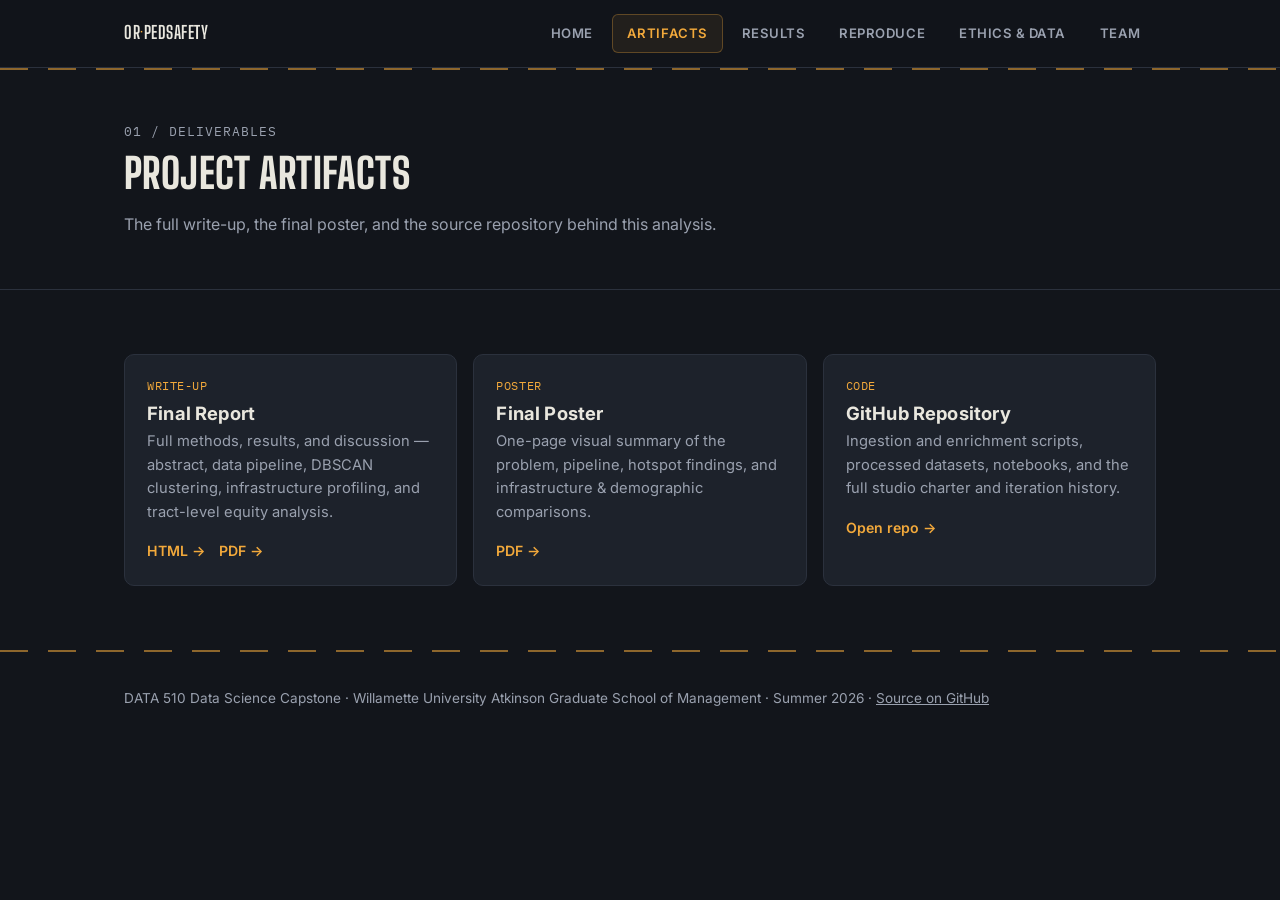
==== artifacts.html @ 37c091a8 "Adding files for portfolio website" ====
<!DOCTYPE html>
<html lang="en">
<head>
<meta charset="UTF-8">
<meta name="viewport" content="width=device-width, initial-scale=1.0">
<title>Artifacts — Oregon Pedestrian Safety Capstone</title>
<link rel="preconnect" href="https://fonts.googleapis.com">
<link rel="preconnect" href="https://fonts.gstatic.com" crossorigin>
<link href="https://fonts.googleapis.com/css2?family=Big+Shoulders+Display:wght@600;700;800&family=Inter:wght@400;500;600;700&family=IBM+Plex+Mono:wght@400;500&display=swap" rel="stylesheet">
<link rel="stylesheet" href="style.css">
</head>
<body>

<nav>
  <div class="wrap">
    <a class="brand" href="index.html">OR<span>·</span>PedSafety</a>
    <div class="tabs">
      <a href="index.html">Home</a>
      <a class="active" href="artifacts.html">Artifacts</a>
      <a href="results.html">Results</a>
      <a href="reproduce.html">Reproduce</a>
      <a href="ethics.html">Ethics &amp; Data</a>
      <a href="team.html">Team</a>
    </div>
  </div>
</nav>

<div class="lane"></div>

<header class="page-header">
  <div class="wrap">
    <div class="section-label mono">01 / Deliverables</div>
    <h1>Project Artifacts</h1>
    <p class="lede">The full write-up, the final poster, and the source repository behind this analysis.</p>
  </div>
</header>

<section>
  <div class="wrap">
    <div class="cards">
      <div class="card">
        <div class="tag">Write-up</div>
        <h3>Final Report</h3>
        <p>Full methods, results, and discussion — abstract, data pipeline, DBSCAN clustering, infrastructure
        profiling, and tract-level equity analysis.</p>
        <div class="card-links">
          <a href="deliverables/M5-final-poster-and-writeup/final-writeup.html">HTML →</a>
          <a href="deliverables/M5-final-poster-and-writeup/final-writeup.pdf">PDF →</a>
        </div>
      </div>
      <div class="card">
        <div class="tag">Poster</div>
        <h3>Final Poster</h3>
        <p>One-page visual summary of the problem, pipeline, hotspot findings, and infrastructure &amp;
        demographic comparisons.</p>
        <div class="card-links">
          <a href="deliverables/M5-final-poster-and-writeup/Fatal Pedestrian Crash Analysis (Final Poster).pdf">PDF →</a>
        </div>
      </div>
      <div class="card">
        <div class="tag">Code</div>
        <h3>GitHub Repository</h3>
        <p>Ingestion and enrichment scripts, processed datasets, notebooks, and the full studio charter and
        iteration history.</p>
        <div class="card-links">
          <a href="https://github.com/S1mT/data510-OregonPedSafety">Open repo →</a>
        </div>
      </div>
    </div>
  </div>
</section>

<div class="lane"></div>

<footer>
  <div class="wrap">
    DATA 510 Data Science Capstone · Willamette University Atkinson Graduate School of Management · Summer 2026 ·
    <a href="https://github.com/S1mT/data510-OregonPedSafety">Source on GitHub</a>
  </div>
</footer>

</body>
</html>
---- style.css ----
:root{
  --bg: #12151b;
  --bg-raised: #1a1e26;
  --bg-card: #1d222b;
  --line: #2b313d;
  --text: #e9e7de;
  --text-dim: #9aa1af;
  --amber: #f2a93b;
  --steel: #5aa9d6;
  --danger: #d9604a;
  --radius: 10px;
  --maxw: 1080px;
}
*{box-sizing:border-box;}
html{scroll-behavior:smooth;}
body{
  margin:0;
  background:var(--bg);
  color:var(--text);
  font-family:'Inter', system-ui, sans-serif;
  line-height:1.6;
  -webkit-font-smoothing:antialiased;
}
h1,h2,h3{
  font-family:'Big Shoulders Display', 'Inter', sans-serif;
  text-transform:uppercase;
  letter-spacing:0.01em;
  font-weight:800;
  margin:0 0 0.4em 0;
  line-height:1.02;
}
.mono{font-family:'IBM Plex Mono', monospace;}
a{color:var(--amber);}
img{max-width:100%; display:block;}

/* lane-marker divider — signature element */
.lane{
  height:2px;
  width:100%;
  background-image: repeating-linear-gradient(90deg, var(--amber) 0 28px, transparent 28px 48px);
  opacity:0.55;
  margin: 0;
}

.wrap{max-width:var(--maxw); margin:0 auto; padding:0 24px;}

/* nav / tabs */
nav{
  position:sticky; top:0; z-index:50;
  background:rgba(18,21,27,0.94);
  backdrop-filter:blur(6px);
  border-bottom:1px solid var(--line);
}
nav .wrap{
  display:flex; align-items:center; justify-content:space-between;
  padding:14px 24px;
  flex-wrap:wrap;
  gap:12px;
}
.brand{font-family:'Big Shoulders Display',sans-serif; font-weight:700; font-size:1.1rem; text-transform:uppercase; letter-spacing:0.03em; color:var(--text); text-decoration:none;}
.brand span{color:var(--amber);}
.tabs{display:flex; gap:4px; flex-wrap:wrap;}
.tabs a{
  color:var(--text-dim); text-decoration:none; font-size:0.82rem; font-weight:600;
  text-transform:uppercase; letter-spacing:0.04em;
  padding:8px 14px;
  border-radius:6px;
  border:1px solid transparent;
}
.tabs a:hover{color:var(--text); border-color:var(--line);}
.tabs a.active{color:var(--amber); background:rgba(242,169,59,0.08); border-color:rgba(242,169,59,0.3);}

/* page header (non-home pages) */
.page-header{padding:52px 0 36px 0; border-bottom:1px solid var(--line);}
.page-header .section-label{margin-bottom:10px;}
.page-header h1{font-size:clamp(1.8rem,4vw,2.6rem); max-width:22ch;}
.page-header p.lede{color:var(--text-dim); max-width:60ch; font-size:1rem; margin-top:12px;}

/* hero (home only) */
.hero{position:relative; padding:76px 0 56px 0; overflow:hidden; border-bottom:1px solid var(--line);}
.hero-bg{
  position:absolute; inset:0;
  background-image:url('deliverables/M5-final-poster-and-writeup/figures/statewide_systemic_hotspots.png');
  background-size:cover; background-position:center;
  opacity:0.16; filter:saturate(0.6);
}
.hero .wrap{position:relative; z-index:2;}
.eyebrow{
  display:inline-block; font-family:'IBM Plex Mono',monospace; font-size:0.78rem; color:var(--amber);
  border:1px solid rgba(242,169,59,0.4); padding:4px 10px; border-radius:999px; margin-bottom:18px; letter-spacing:0.03em;
}
.hero h1{font-size:clamp(2.1rem, 5vw, 3.4rem); max-width:16ch;}
.hero .subtitle{
  font-family:'Big Shoulders Display',sans-serif; font-weight:600; color:var(--steel);
  font-size:clamp(1.1rem,2.4vw,1.5rem); text-transform:uppercase; margin-bottom:22px;
}
.hero p.summary{max-width:62ch; color:#d6d3c8; font-size:1.02rem; margin-bottom:26px;}
.team-line{color:var(--text-dim); font-size:0.92rem; margin-bottom:30px;}
.team-line strong{color:var(--text); font-weight:600;}

.cta-row{display:flex; gap:12px; flex-wrap:wrap;}
.btn{
  display:inline-flex; align-items:center; gap:8px; padding:11px 18px; border-radius:6px;
  text-decoration:none; font-weight:600; font-size:0.92rem; border:1px solid var(--line);
  transition:transform 0.12s ease, border-color 0.12s ease;
}
.btn:hover{transform:translateY(-1px);}
.btn-primary{background:var(--amber); color:#1a1207; border-color:var(--amber);}
.btn-outline{color:var(--text); border-color:var(--line); background:var(--bg-raised);}
.btn-outline:hover{border-color:var(--steel); color:var(--steel);}

section{padding:64px 0;}
.section-label{
  font-family:'IBM Plex Mono',monospace; color:var(--text-dim); font-size:0.8rem;
  letter-spacing:0.08em; text-transform:uppercase; margin-bottom:8px;
}
section h2{font-size:clamp(1.5rem,3vw,2.1rem); margin-bottom:24px;}

/* index/home quick-nav cards */
.quick-cards{display:grid; grid-template-columns:repeat(auto-fit, minmax(220px,1fr)); gap:16px;}
.quick-card{
  background:var(--bg-card); border:1px solid var(--line); border-radius:var(--radius);
  padding:22px; text-decoration:none; display:block; transition:border-color 0.12s ease, transform 0.12s ease;
}
.quick-card:hover{border-color:var(--steel); transform:translateY(-2px);}
.quick-card .qnum{font-family:'IBM Plex Mono',monospace; color:var(--amber); font-size:0.76rem;}
.quick-card h3{font-size:1.1rem; margin:8px 0 6px 0; text-transform:none; font-family:'Inter',sans-serif; font-weight:700; color:var(--text);}
.quick-card p{color:var(--text-dim); font-size:0.86rem; margin:0;}

/* artifact cards */
.cards{display:grid; grid-template-columns:repeat(auto-fit, minmax(230px,1fr)); gap:16px;}
.card{background:var(--bg-card); border:1px solid var(--line); border-radius:var(--radius); padding:22px;}
.card .tag{font-family:'IBM Plex Mono',monospace; font-size:0.72rem; color:var(--amber); text-transform:uppercase; letter-spacing:0.05em;}
.card h3{font-size:1.15rem; margin:8px 0 8px 0; text-transform:none; font-family:'Inter',sans-serif; font-weight:700;}
.card p{color:var(--text-dim); font-size:0.92rem; margin:0 0 16px 0;}
.card-links{display:flex; gap:14px; flex-wrap:wrap;}
.card-links a{font-size:0.88rem; font-weight:600; text-decoration:none;}
.card-links a:hover{text-decoration:underline;}

/* results grid */
.results-grid{display:grid; grid-template-columns:repeat(auto-fit, minmax(280px,1fr)); gap:20px;}
.fig{background:var(--bg-card); border:1px solid var(--line); border-radius:var(--radius); overflow:hidden;}
.fig img{background:#fff;}
.fig .cap{padding:14px 16px;}
.fig .cap .num{font-family:'IBM Plex Mono',monospace; color:var(--amber); font-size:0.76rem;}
.fig .cap p{margin:4px 0 0 0; color:var(--text-dim); font-size:0.88rem;}
.fig.wide{grid-column:1 / -1;}

/* steps */
.steps{display:flex; flex-direction:column; gap:0;}
.step{display:grid; grid-template-columns:44px 1fr; gap:16px; padding:18px 0; border-top:1px solid var(--line);}
.step:last-child{border-bottom:1px solid var(--line);}
.step-num{font-family:'Big Shoulders Display',sans-serif; font-size:1.6rem; font-weight:700; color:var(--steel);}
.step h3{font-size:1rem; text-transform:none; font-family:'Inter',sans-serif; font-weight:700; margin-bottom:6px;}
.step p{color:var(--text-dim); font-size:0.92rem; margin:0 0 8px 0;}
pre{
  background:#0d1015; border:1px solid var(--line); border-radius:6px; padding:12px 14px;
  overflow-x:auto; font-family:'IBM Plex Mono',monospace; font-size:0.82rem; color:#c9d6e3; margin:8px 0 0 0;
}

/* ethics */
.ethics-grid{display:grid; grid-template-columns:repeat(auto-fit, minmax(240px,1fr)); gap:16px;}
.ethics-card{background:var(--bg-card); border:1px solid var(--line); border-radius:var(--radius); padding:20px;}
.ethics-card h3{font-size:1rem; text-transform:none; font-family:'Inter',sans-serif; font-weight:700; margin-bottom:8px; color:var(--steel);}
.ethics-card p{color:var(--text-dim); font-size:0.9rem; margin:0;}
.badge{display:inline-block; font-family:'IBM Plex Mono',monospace; font-size:0.72rem; background:rgba(90,169,214,0.12); color:var(--steel); border:1px solid rgba(90,169,214,0.3); padding:3px 8px; border-radius:4px; margin-bottom:10px;}

/* team */
table{width:100%; border-collapse:collapse; font-size:0.92rem;}
th{
  text-align:left; font-family:'IBM Plex Mono',monospace; font-size:0.75rem; color:var(--text-dim);
  text-transform:uppercase; letter-spacing:0.05em; padding:10px 12px; border-bottom:1px solid var(--line);
}
td{padding:12px; border-bottom:1px solid var(--line); color:var(--text);}
td.role{color:var(--text-dim);}
td a{text-decoration:none;}
td a:hover{text-decoration:underline;}

footer{padding:36px 0 60px 0; color:var(--text-dim); font-size:0.85rem;}
footer a{color:var(--text-dim);}
footer a:hover{color:var(--amber);}

@media (prefers-reduced-motion: reduce){ html{scroll-behavior:auto;} }
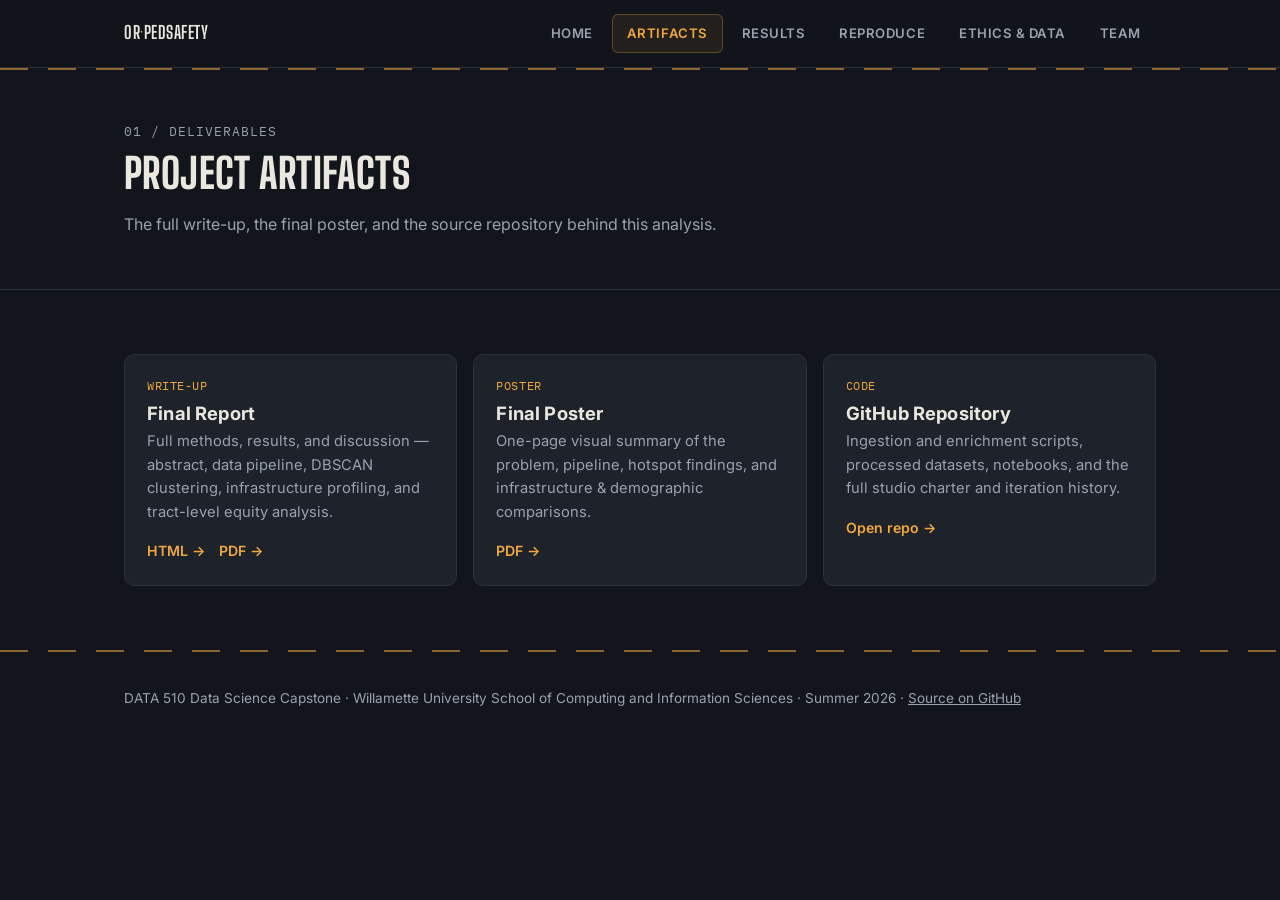
==== commit 6ccaa866: "Update footer information" ====
--- a/artifacts.html
+++ b/artifacts.html
@@ -74,7 +74,7 @@
 
 <footer>
   <div class="wrap">
-    DATA 510 Data Science Capstone · Willamette University Atkinson Graduate School of Management · Summer 2026 ·
+    DATA 510 Data Science Capstone · Willamette University School of Computing and Information Sciences · Summer 2026 ·
     <a href="https://github.com/S1mT/data510-OregonPedSafety">Source on GitHub</a>
   </div>
 </footer>
